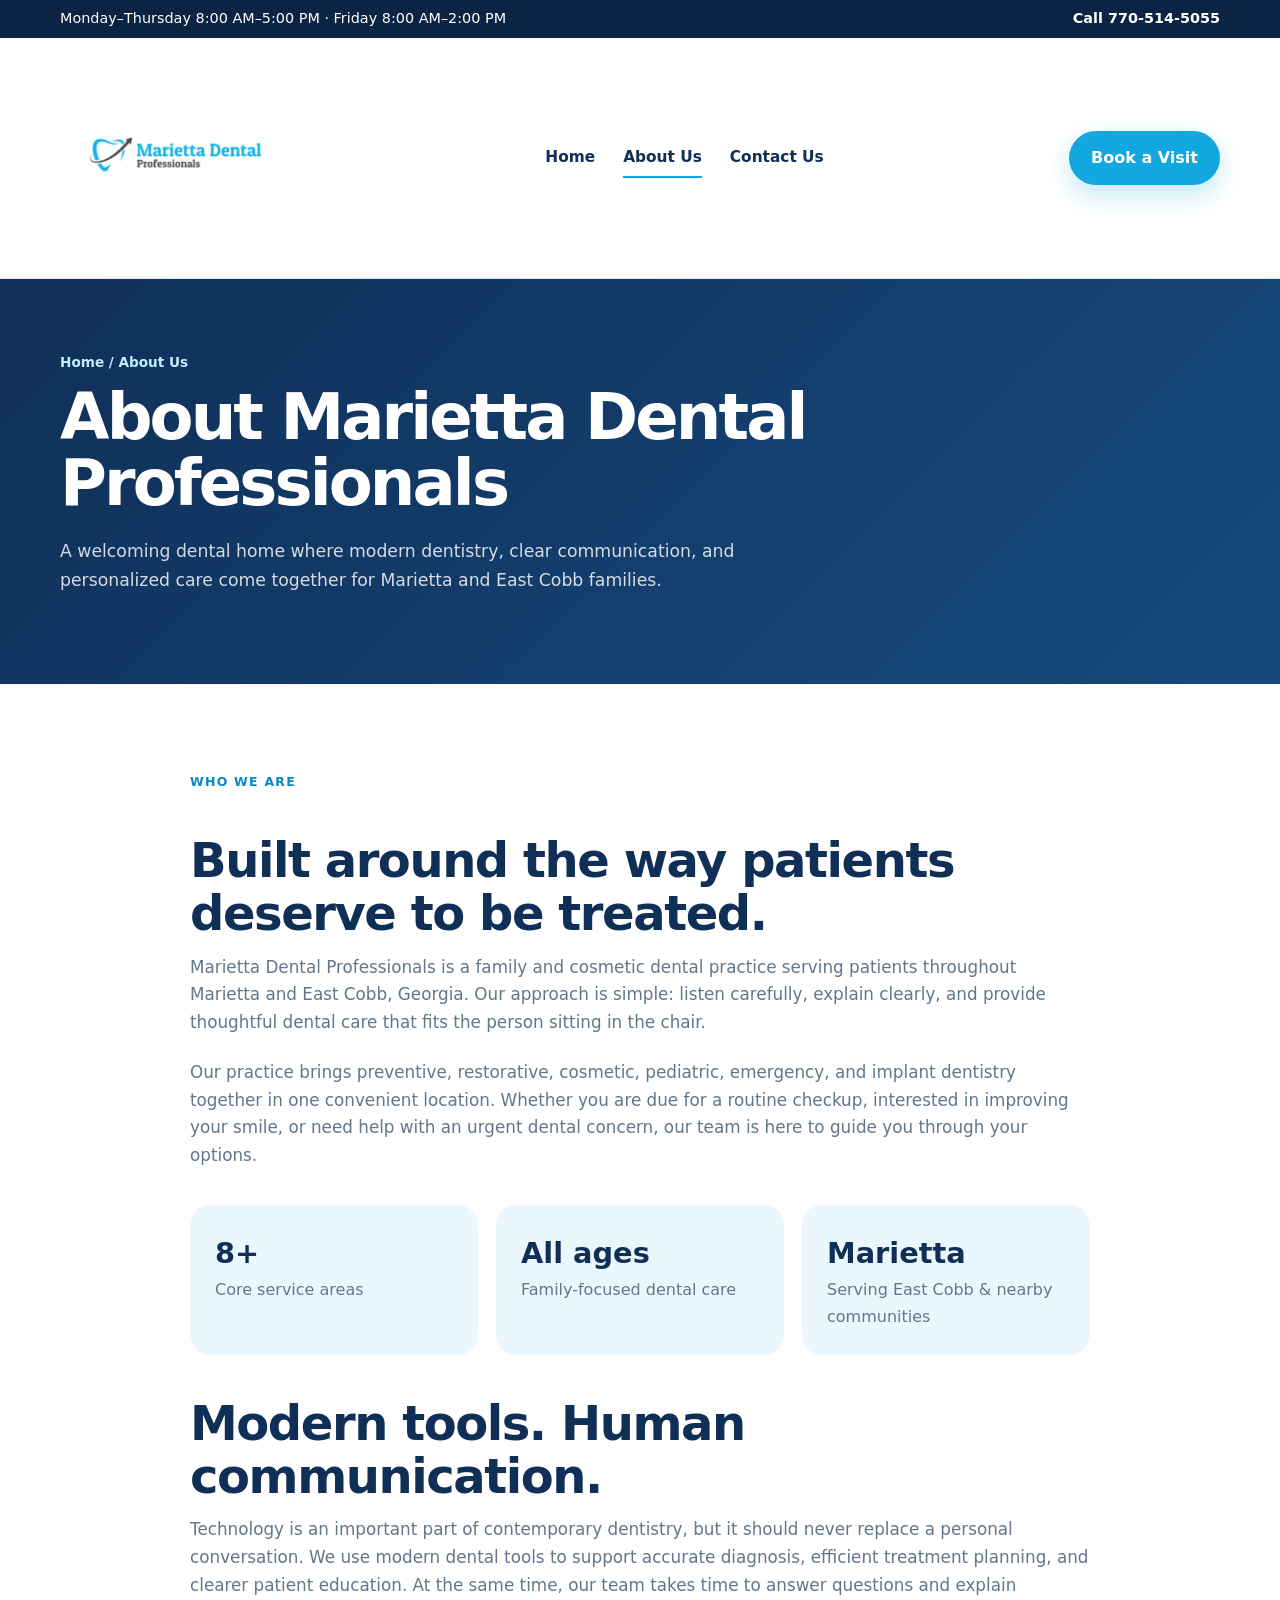
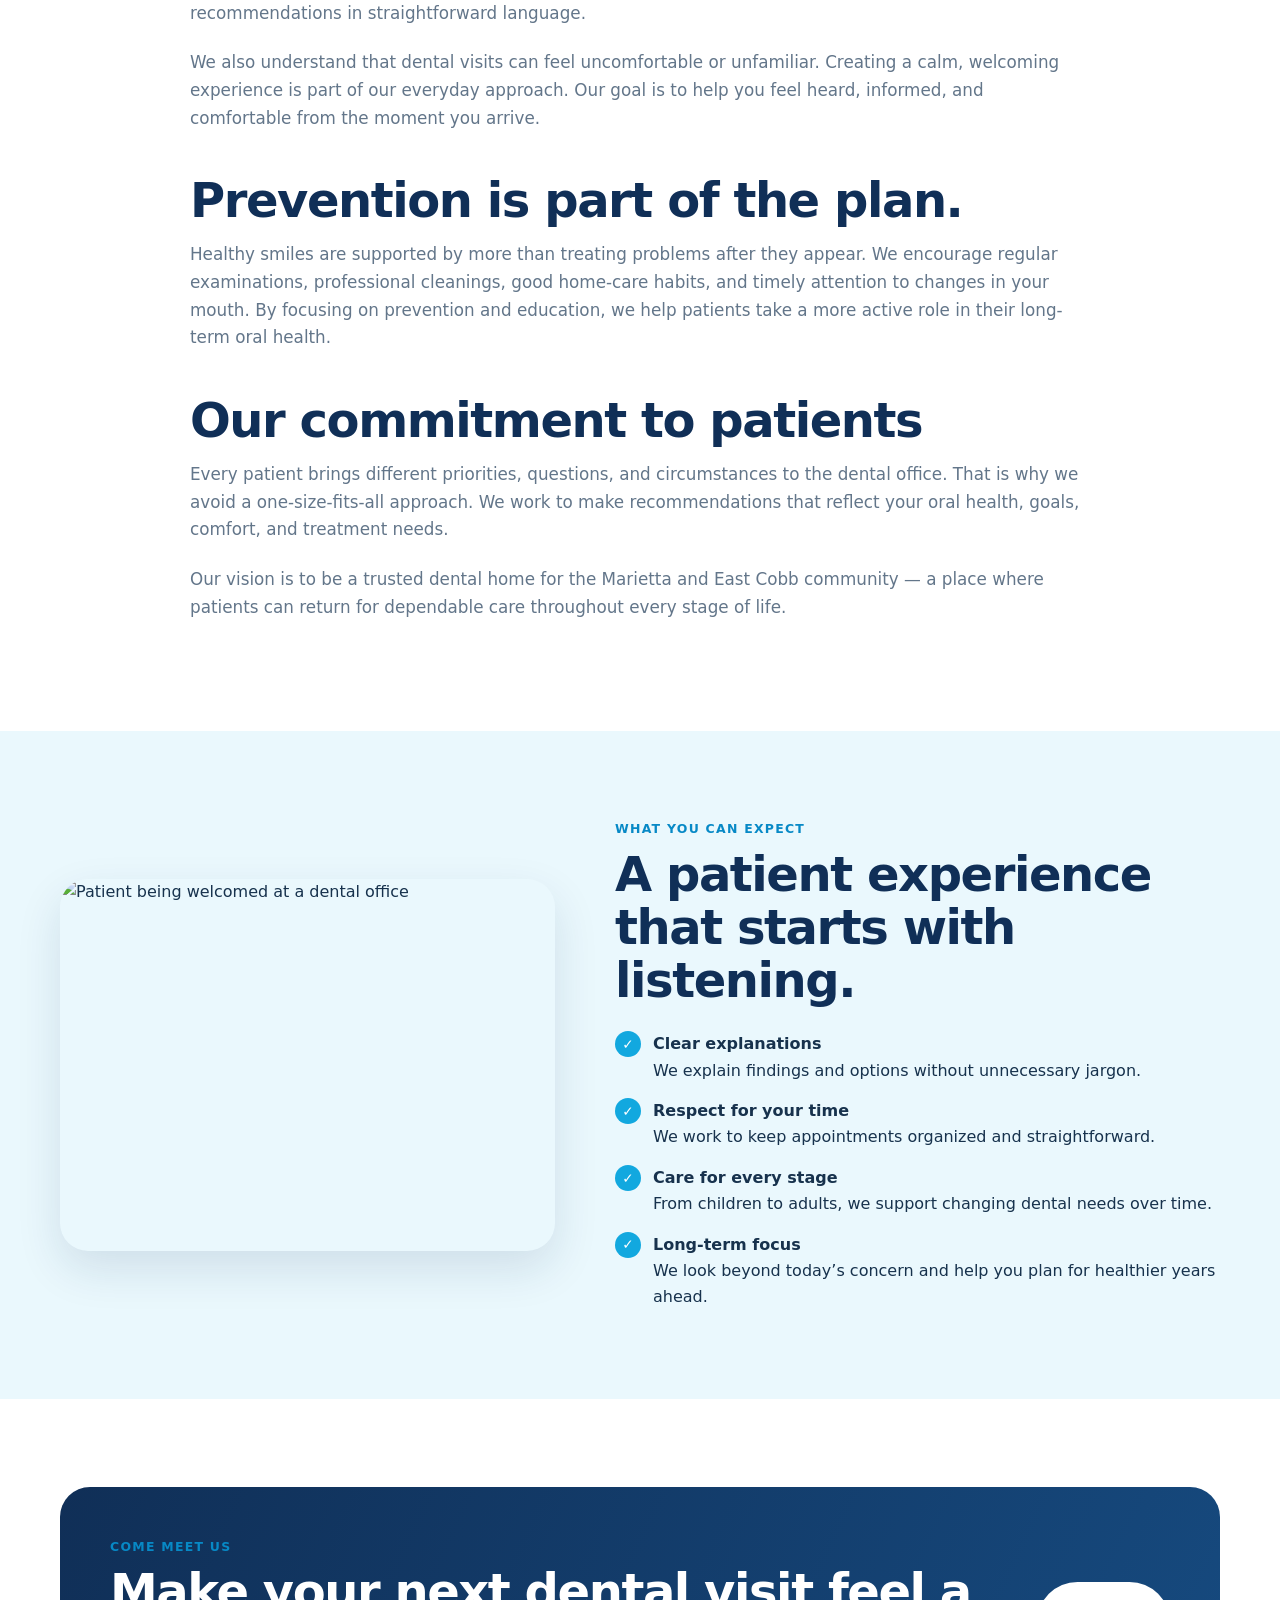
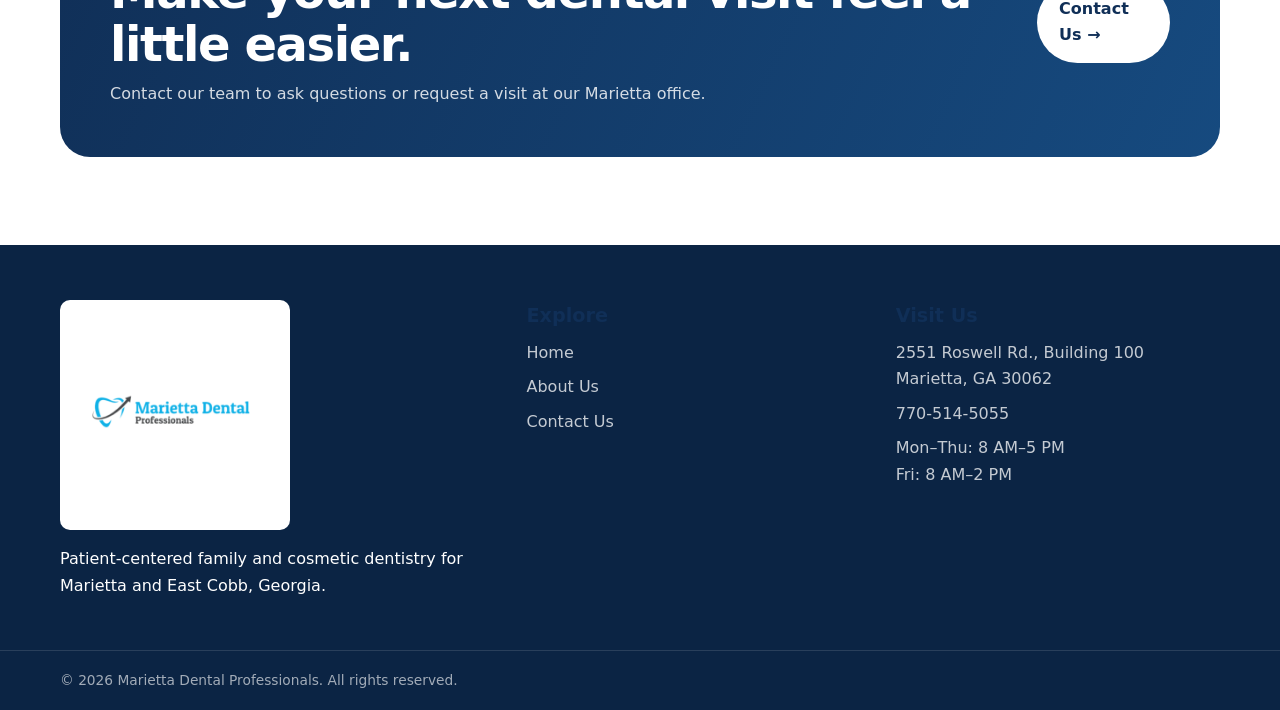
==== about.html @ f681ed5a "Add files via upload" ====
<!doctype html>
<html lang="en">
<head>
  <meta charset="utf-8"><meta name="viewport" content="width=device-width, initial-scale=1">
  <title>About Us | Marietta Dental Professionals</title>
  <meta name="description" content="Learn about Marietta Dental Professionals, our patient-first philosophy, comprehensive dental services, modern technology, and commitment to Marietta and East Cobb families.">
  <meta name="theme-color" content="#102f57"><link rel="canonical" href="https://mariettadentalpros.com/about.html">
  <link rel="icon" type="image/jpeg" href="assets/logo.jpg">
  <meta property="og:type" content="website"><meta property="og:title" content="About Marietta Dental Professionals"><meta property="og:description" content="Get to know our patient-centered dental practice serving Marietta and East Cobb."><meta property="og:image" content="assets/logo.jpg">
  <link rel="stylesheet" href="styles.css">
</head>
<body>
  <div class="topbar"><div class="container topbar-inner"><span>Monday–Thursday 8:00 AM–5:00 PM · Friday 8:00 AM–2:00 PM</span><a href="tel:7705145055">Call 770-514-5055</a></div></div>
  <header class="site-header"><div class="container nav"><a class="brand" href="index.html"><img src="assets/logo.jpg" alt="Marietta Dental Professionals logo"></a><nav class="nav-links"><a href="index.html">Home</a><a class="active" href="about.html">About Us</a><a href="contact.html">Contact Us</a></nav><div class="nav-actions"><a class="btn btn-primary" href="contact.html">Book a Visit</a><button class="menu-toggle" aria-label="Open menu" aria-expanded="false">☰</button></div></div></header>
  <main>
    <section class="page-hero"><div class="container"><div class="breadcrumb">Home / About Us</div><h1>About Marietta Dental Professionals</h1><p>A welcoming dental home where modern dentistry, clear communication, and personalized care come together for Marietta and East Cobb families.</p></div></section>
    <section class="section"><div class="container about-content">
      <div class="section-kicker">Who we are</div><h2>Built around the way patients deserve to be treated.</h2>
      <p>Marietta Dental Professionals is a family and cosmetic dental practice serving patients throughout Marietta and East Cobb, Georgia. Our approach is simple: listen carefully, explain clearly, and provide thoughtful dental care that fits the person sitting in the chair.</p>
      <p>Our practice brings preventive, restorative, cosmetic, pediatric, emergency, and implant dentistry together in one convenient location. Whether you are due for a routine checkup, interested in improving your smile, or need help with an urgent dental concern, our team is here to guide you through your options.</p>
      <div class="stat-grid"><div class="stat"><strong>8+</strong><span>Core service areas</span></div><div class="stat"><strong>All ages</strong><span>Family-focused dental care</span></div><div class="stat"><strong>Marietta</strong><span>Serving East Cobb & nearby communities</span></div></div>
      <h2>Modern tools. Human communication.</h2>
      <p>Technology is an important part of contemporary dentistry, but it should never replace a personal conversation. We use modern dental tools to support accurate diagnosis, efficient treatment planning, and clearer patient education. At the same time, our team takes time to answer questions and explain recommendations in straightforward language.</p>
      <p>We also understand that dental visits can feel uncomfortable or unfamiliar. Creating a calm, welcoming experience is part of our everyday approach. Our goal is to help you feel heard, informed, and comfortable from the moment you arrive.</p>
      <h2>Prevention is part of the plan.</h2>
      <p>Healthy smiles are supported by more than treating problems after they appear. We encourage regular examinations, professional cleanings, good home-care habits, and timely attention to changes in your mouth. By focusing on prevention and education, we help patients take a more active role in their long-term oral health.</p>
      <h2>Our commitment to patients</h2>
      <p>Every patient brings different priorities, questions, and circumstances to the dental office. That is why we avoid a one-size-fits-all approach. We work to make recommendations that reflect your oral health, goals, comfort, and treatment needs.</p>
      <p>Our vision is to be a trusted dental home for the Marietta and East Cobb community — a place where patients can return for dependable care throughout every stage of life.</p>
    </div></section>
    <section class="section section-soft"><div class="container about-grid"><div class="about-photo reveal"><img src="https://mariettadentalpros.com/wp-content/uploads/2026/07/WhatsApp-Image-2026-06-17-at-10.41.54-PM-4.webp" alt="Patient being welcomed at a dental office"></div><div class="reveal"><div class="section-kicker">What you can expect</div><h2>A patient experience that starts with listening.</h2><ul class="check-list"><li><span class="check">✓</span><div><strong>Clear explanations</strong><br>We explain findings and options without unnecessary jargon.</div></li><li><span class="check">✓</span><div><strong>Respect for your time</strong><br>We work to keep appointments organized and straightforward.</div></li><li><span class="check">✓</span><div><strong>Care for every stage</strong><br>From children to adults, we support changing dental needs over time.</div></li><li><span class="check">✓</span><div><strong>Long-term focus</strong><br>We look beyond today’s concern and help you plan for healthier years ahead.</div></li></ul></div></div></section>
    <section class="section"><div class="container cta reveal"><div><div class="section-kicker">Come meet us</div><h2>Make your next dental visit feel a little easier.</h2><p>Contact our team to ask questions or request a visit at our Marietta office.</p></div><a class="btn btn-light" href="contact.html">Contact Us →</a></div></section>
  </main>
  <footer class="site-footer"><div class="container footer-main"><div class="footer-brand"><img src="assets/logo.jpg" alt="Marietta Dental Professionals logo"><p>Patient-centered family and cosmetic dentistry for Marietta and East Cobb, Georgia.</p></div><div><h3>Explore</h3><div class="footer-links"><a href="index.html">Home</a><a href="about.html">About Us</a><a href="contact.html">Contact Us</a></div></div><div><h3>Visit Us</h3><div class="footer-links"><span>2551 Roswell Rd., Building 100<br>Marietta, GA 30062</span><a href="tel:7705145055">770-514-5055</a><span>Mon–Thu: 8 AM–5 PM<br>Fri: 8 AM–2 PM</span></div></div></div><div class="footer-bottom"><div class="container">© <span class="year"></span> Marietta Dental Professionals. All rights reserved.</div></div></footer>
  <script src="script.js"></script>
</body></html>
---- styles.css ----
:root {
  --navy: #102f57;
  --navy-2: #0b2444;
  --blue: #12a8df;
  --blue-2: #0789c6;
  --sky: #eaf8fd;
  --ink: #17324d;
  --muted: #63768a;
  --white: #ffffff;
  --line: #dbe8f0;
  --shadow: 0 18px 45px rgba(16, 47, 87, .12);
  --radius: 22px;
}

* { box-sizing: border-box; }
html { scroll-behavior: smooth; }
body {
  margin: 0;
  font-family: Inter, ui-sans-serif, system-ui, -apple-system, BlinkMacSystemFont, "Segoe UI", sans-serif;
  color: var(--ink);
  background: #fff;
  line-height: 1.65;
}
a { color: inherit; text-decoration: none; }
img { max-width: 100%; display: block; }
button, input, textarea { font: inherit; }
.container { width: min(1160px, calc(100% - 40px)); margin-inline: auto; }

.topbar {
  background: var(--navy-2);
  color: #fff;
  font-size: .9rem;
}
.topbar-inner { min-height: 38px; display:flex; align-items:center; justify-content:space-between; gap:20px; }
.topbar a { color:#fff; font-weight:700; }

.site-header {
  position: sticky; top: 0; z-index: 50;
  background: rgba(255,255,255,.95);
  backdrop-filter: blur(12px);
  border-bottom: 1px solid rgba(219,232,240,.8);
}
.nav { min-height: 82px; display:flex; align-items:center; justify-content:space-between; gap:30px; }
.brand img { width: 240px; height:auto; }
.nav-links { display:flex; align-items:center; gap:28px; }
.nav-links a { color:var(--navy); font-weight:750; font-size:.96rem; position:relative; }
.nav-links a::after { content:""; position:absolute; left:0; bottom:-7px; width:0; height:2px; background:var(--blue); transition:.25s; }
.nav-links a:hover::after, .nav-links a.active::after { width:100%; }
.nav-actions { display:flex; align-items:center; gap:10px; }
.menu-toggle { display:none; border:0; background:transparent; font-size:1.7rem; color:var(--navy); cursor:pointer; }

.btn { display:inline-flex; align-items:center; justify-content:center; gap:9px; border-radius:999px; padding:13px 21px; font-weight:800; border:1px solid transparent; transition:.2s; cursor:pointer; }
.btn-primary { background:var(--blue); color:#fff; box-shadow:0 10px 24px rgba(18,168,223,.25); }
.btn-primary:hover { background:var(--blue-2); transform:translateY(-1px); }
.btn-outline { border-color:var(--navy); color:var(--navy); background:#fff; }
.btn-outline:hover { background:var(--navy); color:#fff; }
.btn-light { background:#fff; color:var(--navy); }

.hero {
  position:relative; overflow:hidden;
  background:linear-gradient(135deg, #f5fcff 0%, #e9f7fc 58%, #fff 100%);
  padding:76px 0 90px;
}
.hero::before { content:""; position:absolute; width:520px; height:520px; border-radius:50%; background:rgba(18,168,223,.10); right:-180px; top:-200px; }
.hero-grid { display:grid; grid-template-columns:1.05fr .95fr; align-items:center; gap:64px; position:relative; }
.eyebrow { display:inline-flex; align-items:center; gap:9px; color:var(--blue-2); text-transform:uppercase; letter-spacing:.12em; font-size:.78rem; font-weight:900; margin-bottom:15px; }
.eyebrow::before { content:""; width:32px; height:3px; border-radius:5px; background:var(--blue); }
h1 { margin:0 0 20px; font-size:clamp(2.7rem, 5vw, 4.8rem); line-height:1.03; letter-spacing:-.045em; color:var(--navy); }
h1 span { color:var(--blue-2); }
.hero-copy { font-size:1.1rem; color:var(--muted); max-width:650px; }
.hero-actions { display:flex; gap:12px; flex-wrap:wrap; margin-top:30px; }
.hero-meta { display:flex; gap:24px; flex-wrap:wrap; margin-top:28px; font-size:.9rem; color:var(--muted); }
.hero-meta strong { color:var(--navy); display:block; }
.hero-visual { position:relative; }
.hero-card { background:#fff; border-radius:30px; padding:14px; box-shadow:var(--shadow); transform:rotate(1deg); }
.hero-card img { width:100%; aspect-ratio: 4/3; object-fit:cover; border-radius:22px; }
.floating-card { position:absolute; left:-34px; bottom:28px; background:var(--navy); color:#fff; padding:18px 20px; border-radius:18px; box-shadow:var(--shadow); max-width:250px; }
.floating-card strong { display:block; font-size:1.15rem; }

.section { padding:88px 0; }
.section-soft { background:var(--sky); }
.section-head { max-width:760px; margin-bottom:42px; }
.section-head.center { margin-inline:auto; text-align:center; }
.section-kicker { color:var(--blue-2); font-weight:900; text-transform:uppercase; letter-spacing:.1em; font-size:.78rem; }
h2 { color:var(--navy); font-size:clamp(2rem, 4vw, 3rem); line-height:1.1; letter-spacing:-.03em; margin:8px 0 14px; }
h3 { color:var(--navy); margin:0 0 8px; font-size:1.2rem; }
.lead { color:var(--muted); font-size:1.05rem; }

.about-grid { display:grid; grid-template-columns:.9fr 1.1fr; gap:60px; align-items:center; }
.about-photo { border-radius:28px; overflow:hidden; box-shadow:var(--shadow); }
.about-photo img { width:100%; aspect-ratio:4/3; object-fit:cover; }
.check-list { list-style:none; padding:0; margin:25px 0 0; display:grid; gap:14px; }
.check-list li { display:flex; gap:12px; align-items:flex-start; }
.check { width:26px; height:26px; border-radius:50%; background:var(--blue); color:#fff; display:grid; place-items:center; flex:0 0 26px; font-weight:900; font-size:.85rem; }

.cards { display:grid; grid-template-columns:repeat(3,1fr); gap:20px; }
.card { background:#fff; border:1px solid var(--line); border-radius:var(--radius); padding:27px; box-shadow:0 8px 30px rgba(16,47,87,.05); transition:.2s; }
.card:hover { transform:translateY(-4px); box-shadow:var(--shadow); }
.icon { width:50px; height:50px; display:grid; place-items:center; border-radius:15px; background:var(--sky); color:var(--blue-2); font-size:1.35rem; margin-bottom:18px; }

.service-grid { display:grid; grid-template-columns:repeat(4,1fr); gap:15px; }
.service { padding:22px; border-radius:18px; background:#fff; border:1px solid var(--line); font-weight:800; color:var(--navy); }
.service small { display:block; color:var(--muted); font-weight:500; margin-top:5px; }

.mission-grid { display:grid; grid-template-columns:1fr 1fr; gap:20px; }
.panel { border-radius:28px; padding:38px; background:var(--navy); color:#fff; }
.panel h2, .panel h3 { color:#fff; }
.panel p { color:rgba(255,255,255,.82); }
.panel.alt { background:var(--blue); }

.cta { background:linear-gradient(115deg, var(--navy), #164a7f); color:#fff; border-radius:30px; padding:50px; display:flex; align-items:center; justify-content:space-between; gap:30px; }
.cta h2 { color:#fff; margin-bottom:10px; }
.cta p { color:rgba(255,255,255,.82); max-width:670px; margin:0; }

.page-hero { background:linear-gradient(135deg, var(--navy) 0%, #164a7f 100%); color:#fff; padding:72px 0; }
.page-hero h1 { color:#fff; font-size:clamp(2.5rem,5vw,4rem); }
.page-hero p { color:rgba(255,255,255,.82); max-width:700px; font-size:1.08rem; }
.breadcrumb { color:#bfefff; font-weight:800; font-size:.85rem; margin-bottom:12px; }

.about-content { max-width:900px; }
.about-content p { color:var(--muted); font-size:1.05rem; margin:0 0 22px; }
.about-content h2 { margin-top:42px; }
.stat-grid { display:grid; grid-template-columns:repeat(3,1fr); gap:18px; margin:35px 0; }
.stat { background:var(--sky); border-radius:20px; padding:25px; }
.stat strong { display:block; font-size:1.8rem; color:var(--navy); }
.stat span { color:var(--muted); }

.contact-grid { display:grid; grid-template-columns:.85fr 1.15fr; gap:30px; }
.contact-list { display:grid; gap:15px; margin-top:28px; }
.contact-item { padding:19px; border:1px solid var(--line); border-radius:18px; background:#fff; }
.contact-item strong { display:block; color:var(--navy); }
.contact-item span, .contact-item a { color:var(--muted); }
.form { background:#fff; border:1px solid var(--line); border-radius:26px; padding:30px; box-shadow:var(--shadow); }
.form-grid { display:grid; grid-template-columns:1fr 1fr; gap:18px; }
.field { display:grid; gap:7px; }
.field.full { grid-column:1/-1; }
label { color:var(--navy); font-weight:800; font-size:.9rem; }
input, textarea, select { width:100%; border:1px solid #cadbe5; border-radius:13px; padding:13px 14px; outline:none; background:#fbfdfe; color:var(--ink); }
input:focus, textarea:focus, select:focus { border-color:var(--blue); box-shadow:0 0 0 3px rgba(18,168,223,.12); }
textarea { min-height:150px; resize:vertical; }
.form-note { color:var(--muted); font-size:.83rem; margin-top:12px; }

.site-footer { background:var(--navy-2); color:#fff; margin-top:0; }
.footer-main { padding:55px 0 35px; display:grid; grid-template-columns:1.3fr 1fr 1fr; gap:45px; }
.footer-brand img { width:230px; background:#fff; border-radius:10px; padding:5px; }
.footer p { color:rgba(255,255,255,.7); }
.footer h3 { color:#fff; }
.footer-links { display:grid; gap:8px; color:rgba(255,255,255,.76); }
.footer-links a:hover { color:#fff; }
.footer-bottom { border-top:1px solid rgba(255,255,255,.12); padding:18px 0; color:rgba(255,255,255,.62); font-size:.86rem; }

.reveal { opacity:0; transform:translateY(18px); transition:.65s ease; }
.reveal.visible { opacity:1; transform:none; }

@media (max-width: 980px) {
  .nav-links { display:none; position:absolute; top:82px; left:0; right:0; background:#fff; padding:20px; border-bottom:1px solid var(--line); box-shadow:var(--shadow); flex-direction:column; align-items:flex-start; }
  .nav-links.open { display:flex; }
  .menu-toggle { display:block; }
  .nav-actions .btn { display:none; }
  .hero-grid, .about-grid, .contact-grid { grid-template-columns:1fr; }
  .hero { padding-top:55px; }
  .hero-visual { max-width:720px; margin-inline:auto; }
  .cards { grid-template-columns:1fr 1fr; }
  .service-grid { grid-template-columns:1fr 1fr; }
  .footer-main { grid-template-columns:1fr 1fr; }
}
@media (max-width: 640px) {
  .container { width:min(100% - 28px, 1160px); }
  .topbar-inner { justify-content:center; text-align:center; padding:8px 0; }
  .topbar-inner span { display:none; }
  .nav { min-height:72px; }
  .brand img { width:195px; }
  .nav-links { top:72px; }
  .hero { padding:45px 0 65px; }
  h1 { font-size:2.55rem; }
  .hero-meta { gap:15px; }
  .floating-card { position:static; margin-top:14px; max-width:none; }
  .section { padding:65px 0; }
  .cards, .service-grid, .mission-grid, .stat-grid, .form-grid, .footer-main { grid-template-columns:1fr; }
  .field.full { grid-column:auto; }
  .cta { padding:32px 25px; flex-direction:column; align-items:flex-start; }
  .panel { padding:28px; }
}
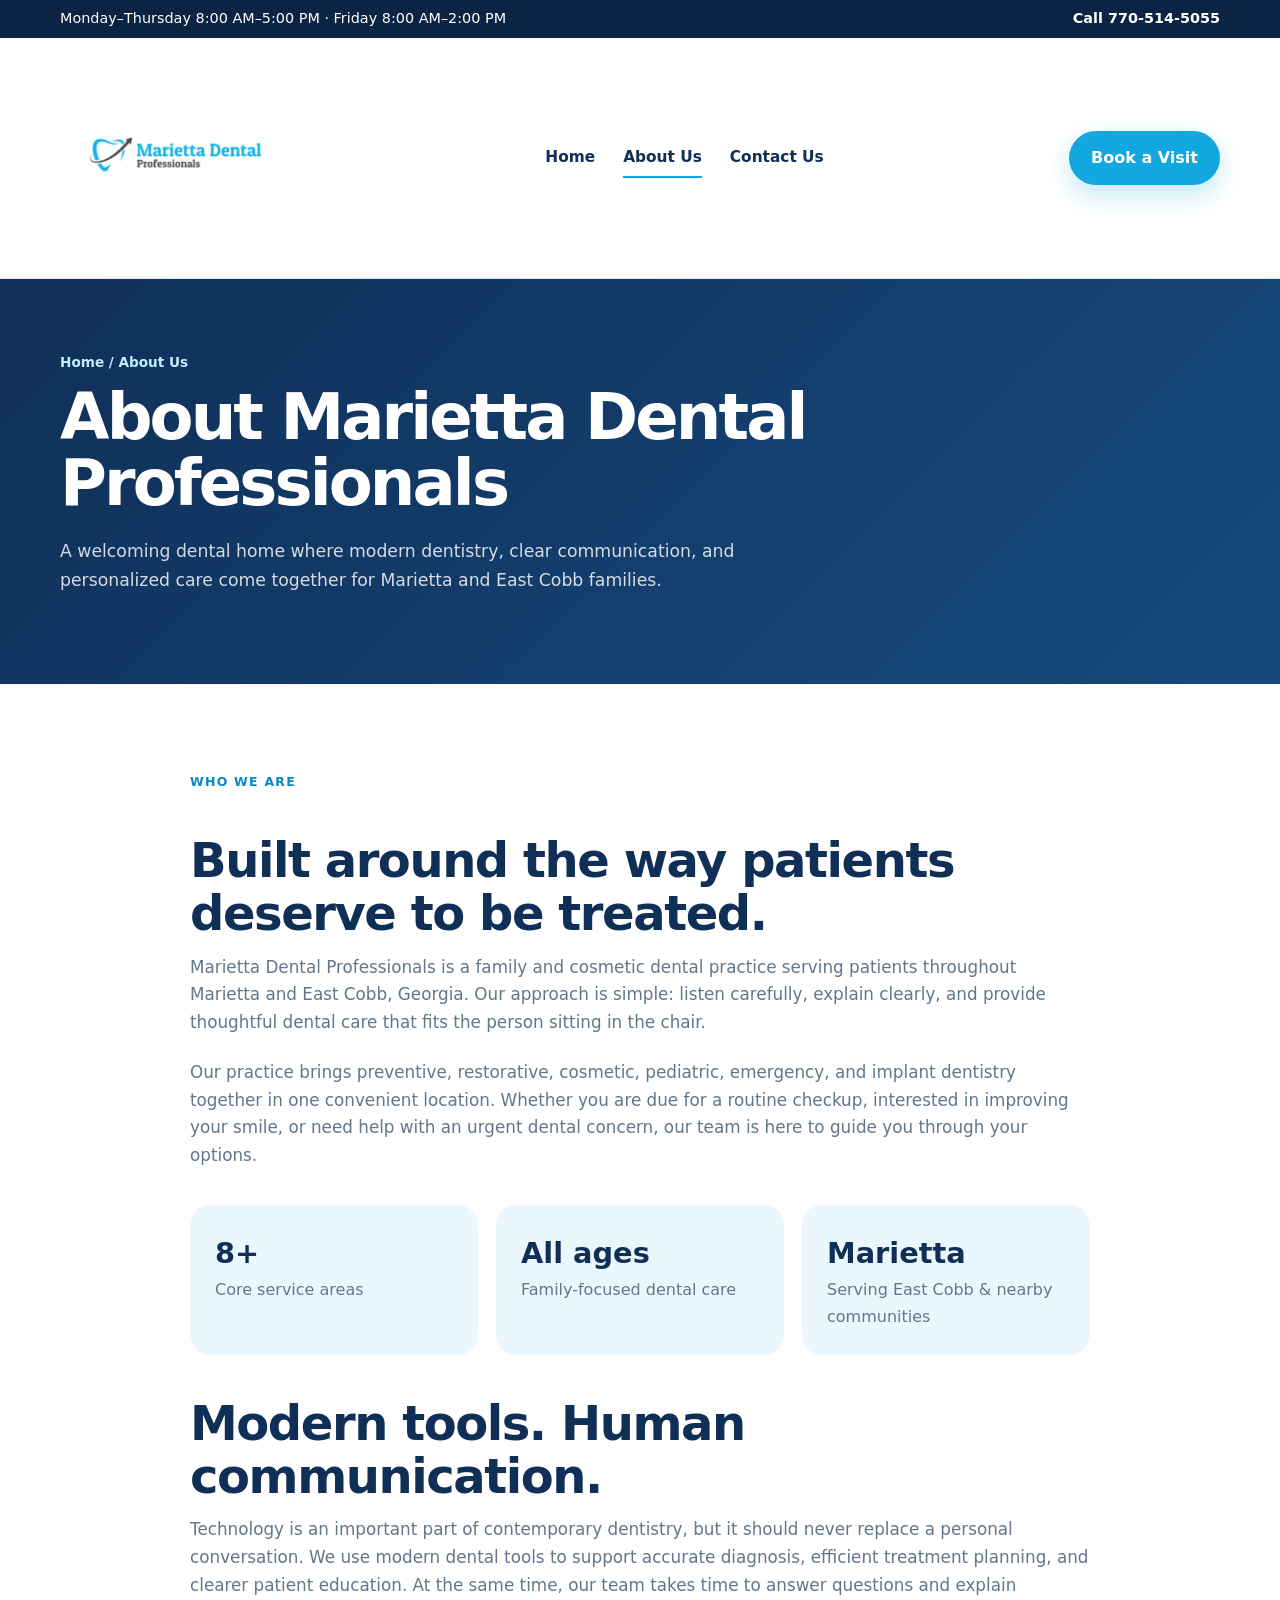
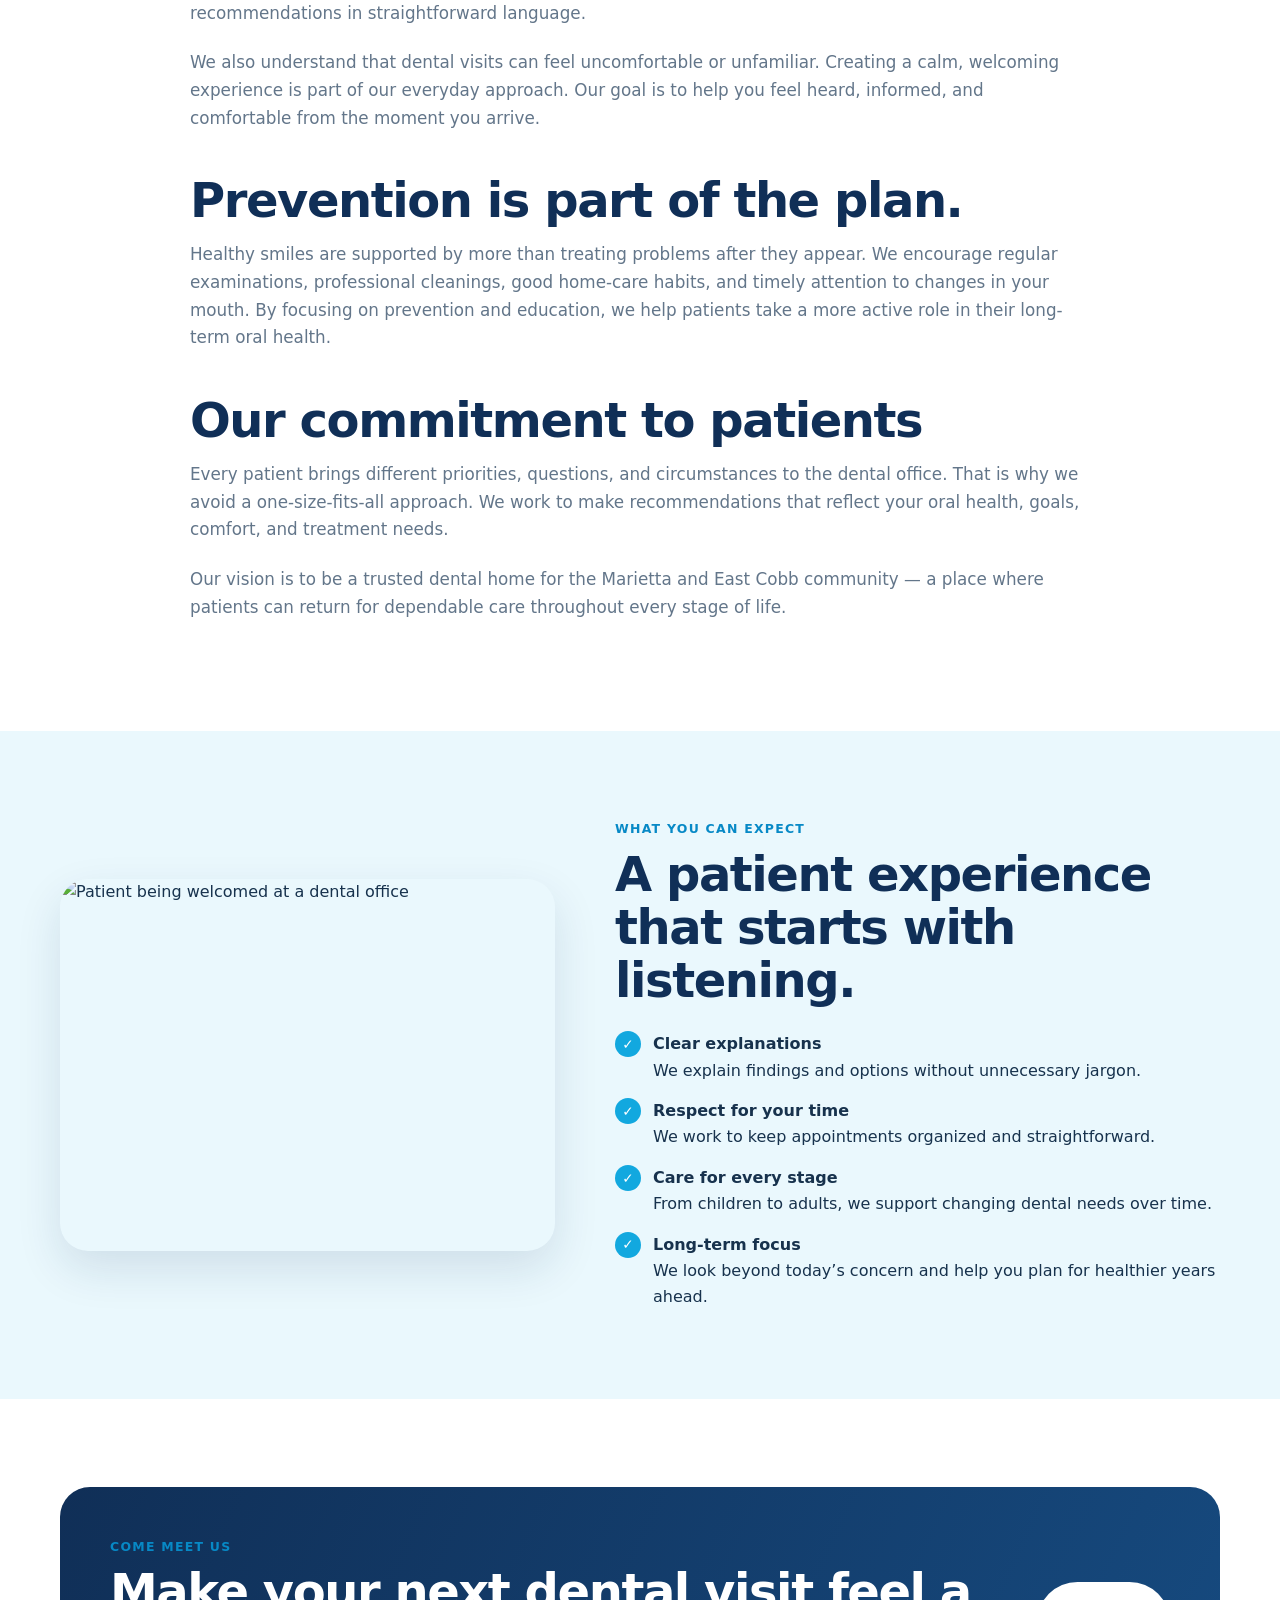
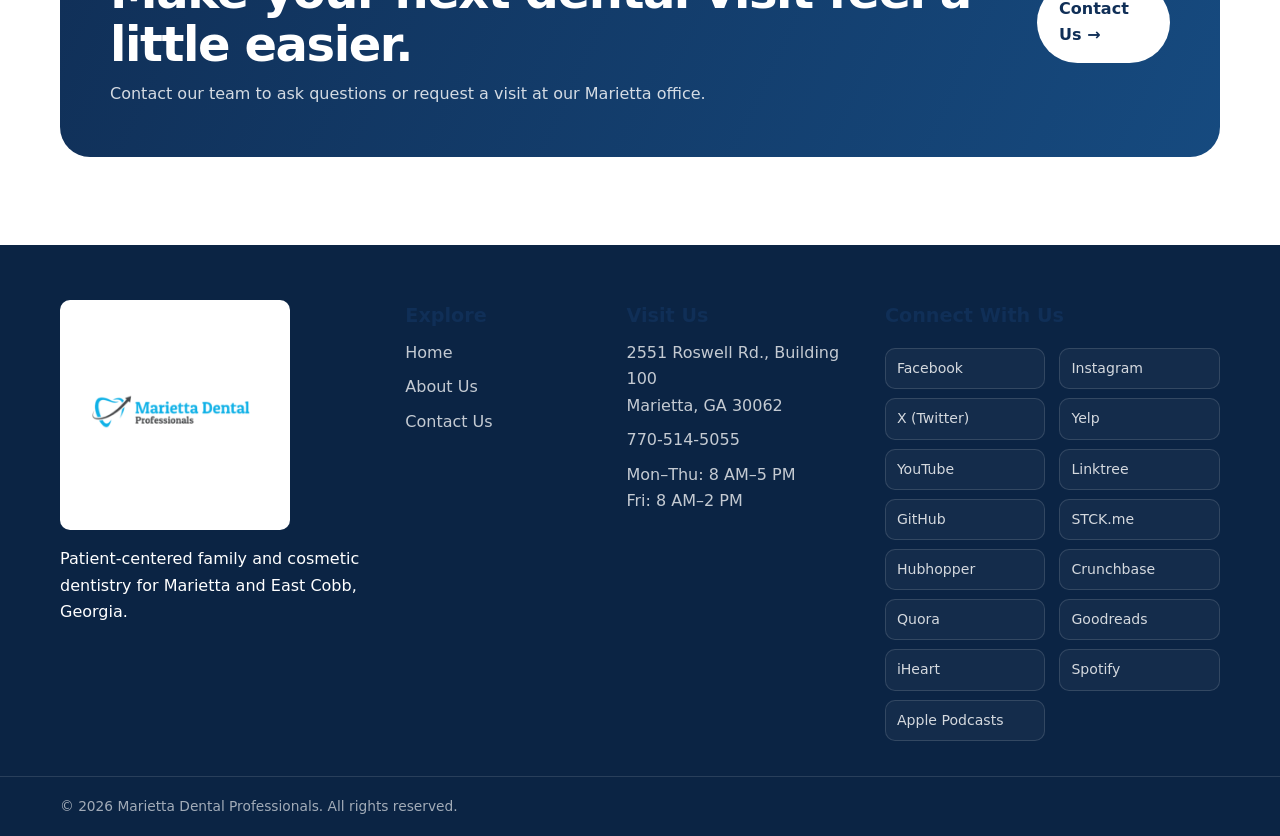
==== commit 6f4587bb: "Add files via upload" ====
--- a/about.html
+++ b/about.html
@@ -31,6 +31,7 @@
     <section class="section section-soft"><div class="container about-grid"><div class="about-photo reveal"><img src="https://mariettadentalpros.com/wp-content/uploads/2026/07/WhatsApp-Image-2026-06-17-at-10.41.54-PM-4.webp" alt="Patient being welcomed at a dental office"></div><div class="reveal"><div class="section-kicker">What you can expect</div><h2>A patient experience that starts with listening.</h2><ul class="check-list"><li><span class="check">✓</span><div><strong>Clear explanations</strong><br>We explain findings and options without unnecessary jargon.</div></li><li><span class="check">✓</span><div><strong>Respect for your time</strong><br>We work to keep appointments organized and straightforward.</div></li><li><span class="check">✓</span><div><strong>Care for every stage</strong><br>From children to adults, we support changing dental needs over time.</div></li><li><span class="check">✓</span><div><strong>Long-term focus</strong><br>We look beyond today’s concern and help you plan for healthier years ahead.</div></li></ul></div></div></section>
     <section class="section"><div class="container cta reveal"><div><div class="section-kicker">Come meet us</div><h2>Make your next dental visit feel a little easier.</h2><p>Contact our team to ask questions or request a visit at our Marietta office.</p></div><a class="btn btn-light" href="contact.html">Contact Us →</a></div></section>
   </main>
-  <footer class="site-footer"><div class="container footer-main"><div class="footer-brand"><img src="assets/logo.jpg" alt="Marietta Dental Professionals logo"><p>Patient-centered family and cosmetic dentistry for Marietta and East Cobb, Georgia.</p></div><div><h3>Explore</h3><div class="footer-links"><a href="index.html">Home</a><a href="about.html">About Us</a><a href="contact.html">Contact Us</a></div></div><div><h3>Visit Us</h3><div class="footer-links"><span>2551 Roswell Rd., Building 100<br>Marietta, GA 30062</span><a href="tel:7705145055">770-514-5055</a><span>Mon–Thu: 8 AM–5 PM<br>Fri: 8 AM–2 PM</span></div></div></div><div class="footer-bottom"><div class="container">© <span class="year"></span> Marietta Dental Professionals. All rights reserved.</div></div></footer>
+  <footer class="site-footer"><div class="container footer-main"><div class="footer-brand"><img src="assets/logo.jpg" alt="Marietta Dental Professionals logo"><p>Patient-centered family and cosmetic dentistry for Marietta and East Cobb, Georgia.</p></div><div><h3>Explore</h3><div class="footer-links"><a href="index.html">Home</a><a href="about.html">About Us</a><a href="contact.html">Contact Us</a></div></div><div><h3>Visit Us</h3><div class="footer-links"><span>2551 Roswell Rd., Building 100<br>Marietta, GA 30062</span><a href="tel:7705145055">770-514-5055</a><span>Mon–Thu: 8 AM–5 PM<br>Fri: 8 AM–2 PM</span></div></div>      <div class="footer-social"><h3>Connect With Us</h3><div class="social-links"><a href="https://www.facebook.com/dentistmarietta" target="_blank" rel="noopener noreferrer">Facebook</a><a href="https://www.instagram.com/mymariettadentist/" target="_blank" rel="noopener noreferrer">Instagram</a><a href="https://x.com/mariettadental2" target="_blank" rel="noopener noreferrer">X (Twitter)</a><a href="https://www.yelp.com/biz/marietta-dental-professionals-marietta?dd_referrer=https%3A%2F%2Fmariettadentalpros.com%2F" target="_blank" rel="noopener noreferrer">Yelp</a><a href="https://www.youtube.com/@mariettadentalprofessional2152" target="_blank" rel="noopener noreferrer">YouTube</a><a href="https://linktr.ee/mariettadentalprofessionals" target="_blank" rel="noopener noreferrer">Linktree</a><a href="https://github.com/mariettadentalprofessionals" target="_blank" rel="noopener noreferrer">GitHub</a><a href="https://mariettadentalprofessionals.stck.me/profile" target="_blank" rel="noopener noreferrer">STCK.me</a><a href="https://listen.hubhopper.com/podcast/marietta-dental-professionals/" target="_blank" rel="noopener noreferrer">Hubhopper</a><a href="http://crunchbase.com/organization/marietta-dental-professionals-1a17" target="_blank" rel="noopener noreferrer">Crunchbase</a><a href="https://mariettadentalprofessionals.quora.com/" target="_blank" rel="noopener noreferrer">Quora</a><a href="https://www.goodreads.com/user/show/202864242-marietta-dental-professionals" target="_blank" rel="noopener noreferrer">Goodreads</a><a href="https://iheart.com/podcast/339903764" target="_blank" rel="noopener noreferrer">iHeart</a><a href="https://open.spotify.com/show/033YkMesp4B0gYVEdAmruI" target="_blank" rel="noopener noreferrer">Spotify</a><a href="https://podcasts.apple.com/us/podcast/id6802985927" target="_blank" rel="noopener noreferrer">Apple Podcasts</a></div></div>
+    </div><div class="footer-bottom"><div class="container">© <span class="year"></span> Marietta Dental Professionals. All rights reserved.</div></div></footer>
   <script src="script.js"></script>
 </body></html>
--- a/styles.css
+++ b/styles.css
@@ -141,12 +141,16 @@
 .form-note { color:var(--muted); font-size:.83rem; margin-top:12px; }
 
 .site-footer { background:var(--navy-2); color:#fff; margin-top:0; }
-.footer-main { padding:55px 0 35px; display:grid; grid-template-columns:1.3fr 1fr 1fr; gap:45px; }
+.footer-main { padding:55px 0 35px; display:grid; grid-template-columns:1.25fr .75fr .9fr 1.35fr; gap:35px; }
 .footer-brand img { width:230px; background:#fff; border-radius:10px; padding:5px; }
 .footer p { color:rgba(255,255,255,.7); }
 .footer h3 { color:#fff; }
 .footer-links { display:grid; gap:8px; color:rgba(255,255,255,.76); }
 .footer-links a:hover { color:#fff; }
+.footer-social h3 { margin-bottom:16px; }
+.social-links { display:grid; grid-template-columns:1fr 1fr; gap:9px 14px; }
+.social-links a { display:flex; align-items:center; min-height:34px; padding:8px 11px; border:1px solid rgba(255,255,255,.13); border-radius:10px; color:rgba(255,255,255,.82); background:rgba(255,255,255,.04); font-size:.88rem; transition:.2s ease; }
+.social-links a:hover { color:#fff; background:rgba(18,168,223,.18); border-color:rgba(18,168,223,.55); transform:translateY(-1px); }
 .footer-bottom { border-top:1px solid rgba(255,255,255,.12); padding:18px 0; color:rgba(255,255,255,.62); font-size:.86rem; }
 
 .reveal { opacity:0; transform:translateY(18px); transition:.65s ease; }
@@ -163,6 +167,7 @@
   .cards { grid-template-columns:1fr 1fr; }
   .service-grid { grid-template-columns:1fr 1fr; }
   .footer-main { grid-template-columns:1fr 1fr; }
+  .footer-social { grid-column:1 / -1; }
 }
 @media (max-width: 640px) {
   .container { width:min(100% - 28px, 1160px); }
@@ -177,6 +182,8 @@
   .floating-card { position:static; margin-top:14px; max-width:none; }
   .section { padding:65px 0; }
   .cards, .service-grid, .mission-grid, .stat-grid, .form-grid, .footer-main { grid-template-columns:1fr; }
+  .footer-social { grid-column:auto; }
+  .social-links { grid-template-columns:1fr 1fr; }
   .field.full { grid-column:auto; }
   .cta { padding:32px 25px; flex-direction:column; align-items:flex-start; }
   .panel { padding:28px; }
